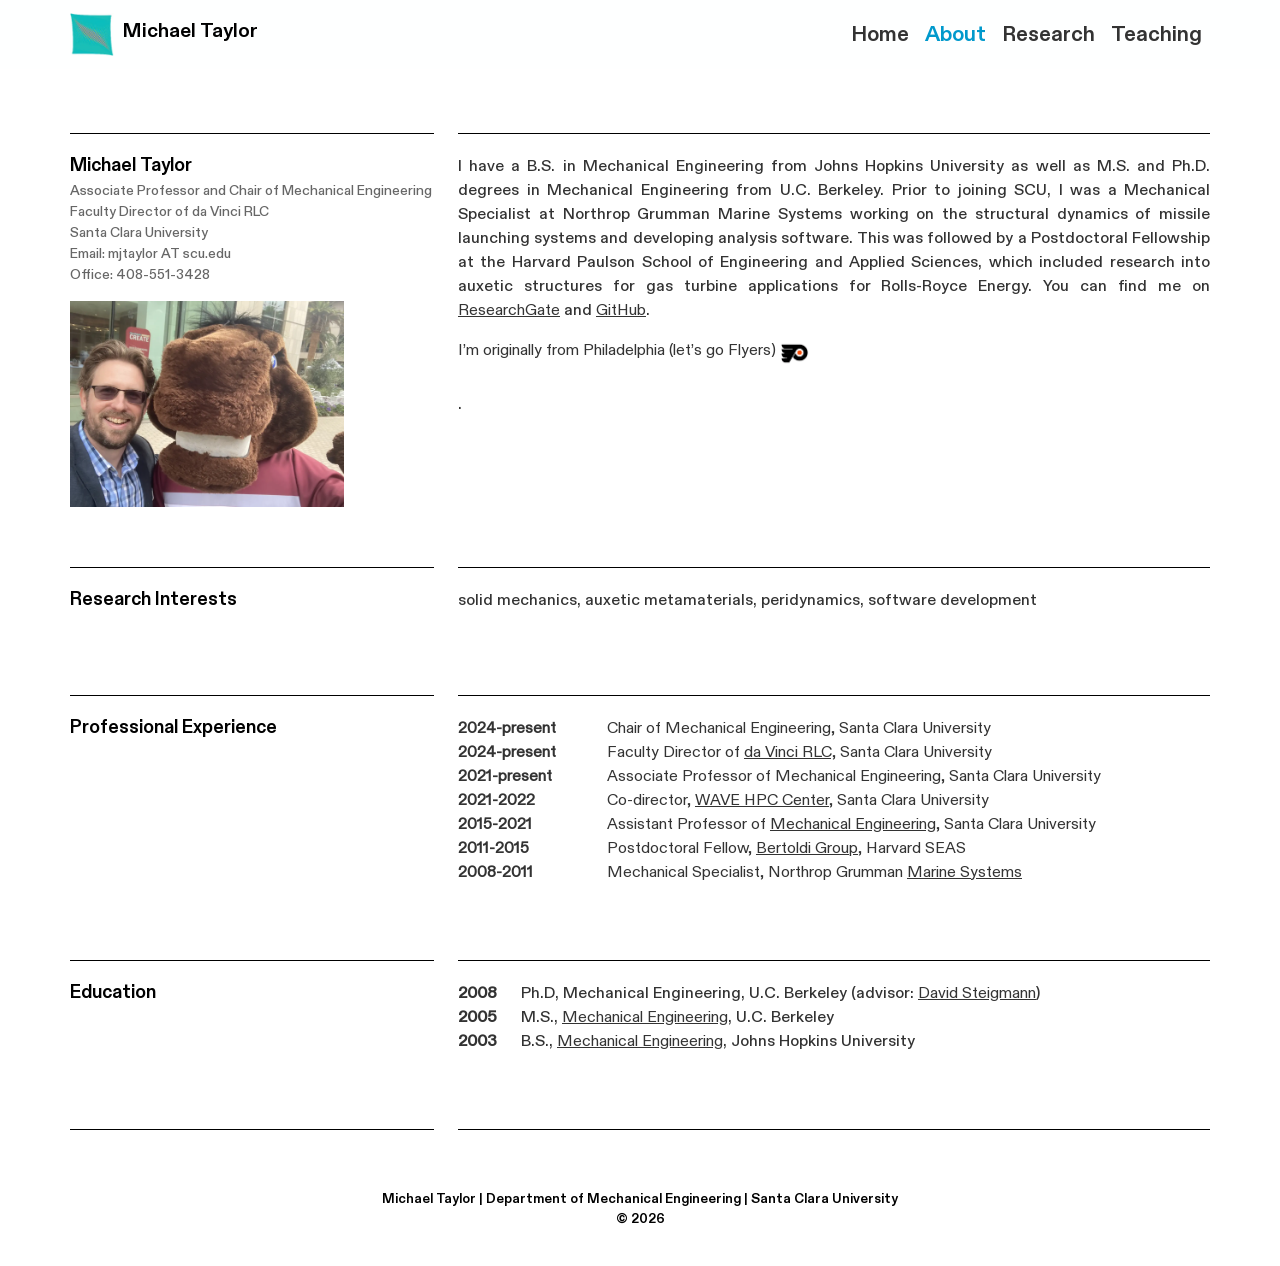
==== about/index.html @ c1999de2 "First upload of Blocs site This is a straight copy of the exported MJTaylor_SCU_Web folder generated" ====
<!doctype html>
<html lang="en">
<head>
    <meta charset="utf-8">
    <meta name="keywords" content="">
    <meta name="description" content="">
    <meta name="viewport" content="width=device-width, initial-scale=1.0, viewport-fit=cover">
	<link rel="canonical" href="https://mickjt.github.io/about/">
	<meta name="robots" content="index, follow">
    <link rel="shortcut icon" type="image/png" href="../favicon.png">
    
	<link rel="stylesheet" type="text/css" href="../css/bootstrap.min.css?9934">
	<link rel="stylesheet" type="text/css" href="../style.css?1475">
	<link rel="stylesheet" type="text/css" href="../css/animate.min.css?5008">
	
    <title>About</title>


    
<!-- Analytics -->
 
<!-- Analytics END -->
    
</head>
<body data-clean-url="true">

<!-- Preloader -->
<div id="page-loading-blocs-notifaction" class="page-preloader"></div>
<!-- Preloader END -->


<!-- Main container -->
<div class="page-container">
    
<!-- bloc-0 -->
<div class="bloc bgc-1686 l-bloc sticky-nav " id="bloc-0">
	<div class="container bloc-sm bloc-no-padding-lg">
		<div class="row">
			<div class="col">
				<nav class="navbar navbar-light row navbar-expand-md" role="navigation">
					<div class="container-fluid">
						<a class="navbar-brand img-protected link-style ltc-3036" href="../"><picture><source type="image/webp" srcset="../img/wrinkleSquare_orig.webp"><img src="../img/wrinkleSquare_orig.png" alt="logo" class="me-2" width="44" height="43"></picture>Michael Taylor</a>
						<button id="nav-toggle" type="button" class="ui-navbar-toggler navbar-toggler border-0 p-0 ms-auto" aria-expanded="false" aria-label="Toggle navigation" data-bs-toggle="collapse" data-bs-target=".navbar-31068">
							<span class="navbar-toggler-icon"><svg height="32" viewBox="0 0 32 32" width="32"><path class="svg-menu-icon" d="m2 9h28m-28 7h28m-28 7h28"></path></svg></span>
						</button>
						<div class="collapse navbar-collapse navbar-31068">
								<ul class="site-navigation nav navbar-nav ms-auto">
									<li class="nav-item">
										<a href="../" class="nav-link">Home</a>
									</li>
									<li class="nav-item">
										<a href="." data-active-page="active-page-link" class="a-btn nav-link">About</a>
									</li>
									<li class="nav-item">
										<a href="../research/" class="a-btn nav-link">Research</a>
									</li>
									<li class="nav-item">
										<a href="../teaching/" class="a-btn nav-link">Teaching</a>
									</li>
								</ul>
							</div>
					</div>
				</nav>
			</div>
		</div>
	</div>
</div>
<!-- bloc-0 END -->

<!-- - -->
<div class="bloc none l-bloc" id="-">
	<div class="container bloc-lg bloc-sm-lg">
		<div class="row">
			<div class="col-sm-4 col text-start mt-lg-4">
				<div class="divider-h divider">
				</div>
				<h5 class="mb-4 mb-lg-1 h5-style">
					<strong>Michael Taylor</strong>
				</h5>
				<p class="p-style">
					Associate Professor and Chair of Mechanical Engineering<br>Faculty Director of da Vinci RLC<br>Santa Clara University<br>Email: mjtaylor AT scu.edu<br>Office: 408-551-3428
				</p><picture><source type="image/webp" srcset="../img/lazyload-ph.png" data-srcset="../img/buckyTaylor.webp"><img src="../img/lazyload-ph.png" data-src="../img/buckyTaylor.png" class="img-fluid img-protected img-3-style float-lg-none lazyload" alt="buckyTaylor" width="274" height="206"></picture>
			</div>
			<div class="col-sm-8 col text-start mt-lg-4 offset-lg-0">
				<div class="divider-h divider">
				</div>
				<p class="text-justify p-2-style">
					I have a B.S. in Mechanical Engineering from Johns Hopkins University as well as M.S. and Ph.D. degrees in Mechanical Engineering from U.C. Berkeley. Prior to joining SCU, I was a Mechanical Specialist at Northrop Grumman Marine Systems working on the structural dynamics of missile launching systems and developing analysis software. This was followed by a Postdoctoral Fellowship at the Harvard Paulson School of Engineering and Applied Sciences, which included research into auxetic structures for gas turbine applications for Rolls-Royce Energy. You can find me on <a href="https://www.researchgate.net/profile/Michael_Taylor57" target="_blank">ResearchGate</a> and <a href="https://github.com/mickjt" target="_blank">GitHub</a>.<br>
				</p>
				<p class="mb-4">
					I’m originally from Philadelphia (let’s go Flyers)&nbsp;<picture><source type="image/webp" srcset="../img/lazyload-ph.png" data-srcset="../img/flyers.webp"><img class="img-fluid img-protected img-flye-style lazyload" src="../img/lazyload-ph.png" data-src="../img/flyers.jpg" alt="flyers" width="29" height="29"></picture>
				</p>
				<p class="text-justify p-2-style">
					.
				</p>
			</div>
		</div>
	</div>
</div>
<!-- - END -->

<!-- bloc-3 -->
<div class="bloc l-bloc" id="bloc-3">
	<div class="container bloc-lg bloc-sm-lg">
		<div class="row">
			<div class="col-sm-4 col text-start">
				<div class="divider-h divider">
				</div>
				<h5 class="mb-4 h5-style">
					<strong>Research Interests</strong>
				</h5>
			</div>
			<div class="col-sm-8 col text-start">
				<div class="divider-h divider">
				</div>
				<p class="p-2-style">
					solid mechanics, auxetic metamaterials, peridynamics, software development
				</p>
			</div>
		</div>
	</div>
</div>
<!-- bloc-3 END -->

<!-- bloc-4 -->
<div class="bloc l-bloc none" id="bloc-4">
	<div class="container bloc-lg bloc-sm-lg">
		<div class="row">
			<div class="col-sm-4 col text-start">
				<div class="divider-h divider">
				</div>
				<h5 class="mb-4 h5-style">
					<strong>Professional Experience</strong>
				</h5>
			</div>
			<div class="col-sm-8 col text-start">
				<div class="divider-h divider">
				</div>
				<p class="text-justify float-lg-end btn-resize-mode p-5-style">
					Chair of Mechanical Engineering, Santa Clara University<br>Faculty Director of <a href="https://www.scu.edu/living/residential-living-options/rlc-undergraduate-housing/" target="_blank">da Vinci RLC,</a> Santa Clara University<strong><br></strong>Associate Professor of Mechanical Engineering, Santa Clara University<br>Co-director, <a href="https://www.scu.edu/wave/" target="_blank">WAVE HPC Center</a>, Santa Clara University <br>Assistant Professor of <a href="https://www.scu.edu/engineering/academic-programs/department-of-mechanical-engineering/" target="_blank">Mechanical Engineering</a>, Santa Clara University<br>Postdoctoral Fellow, <a href="https://bertoldi.seas.harvard.edu" target="_blank">Bertoldi Group</a>, Harvard SEAS<br>Mechanical Specialist, Northrop Grumman <a href="https://www.northropgrumman.com/careers/northrop-grumman-in-sunnyvale-california/" target="_blank">Marine Systems</a>
				</p>
				<p class="text-justify float-lg-none p-bloc-4-style">
					<strong>2024-present &nbsp; &nbsp; &nbsp;</strong><br><strong>2024-present</strong>&nbsp; &nbsp; &nbsp; &nbsp;&nbsp;<strong><br></strong><strong>2021-present &nbsp; &nbsp; &nbsp; &nbsp;</strong><br><strong>2021-2022</strong>&nbsp; &nbsp; &nbsp; &nbsp; &nbsp; &nbsp; &nbsp; &nbsp;<br><strong>2015-2021</strong>&nbsp; &nbsp; &nbsp; &nbsp; &nbsp;<br><strong>2011-2015 &nbsp; &nbsp; &nbsp; &nbsp; &nbsp; &nbsp;</strong><br><strong>2008-2011 &nbsp; &nbsp; &nbsp; &nbsp; &nbsp;</strong>
				</p>
			</div>
		</div>
	</div>
</div>
<!-- bloc-4 END -->

<!-- bloc-5 -->
<div class="bloc l-bloc" id="bloc-5">
	<div class="container bloc-lg bloc-sm-lg">
		<div class="row">
			<div class="col-sm-4 col text-start">
				<div class="divider-h divider">
				</div>
				<h5 class="mb-4 h5-style">
					<strong>Education</strong>
				</h5>
			</div>
			<div class="col-sm-8 col text-start">
				<div class="divider-h divider">
				</div>
				<p class="p-2-style text-justify">
					<strong>2008</strong>&nbsp; &nbsp; &nbsp; Ph.D, Mechanical Engineering, U.C. Berkeley (advisor: <a href="https://me.berkeley.edu/people/david-steigmann/" target="_blank">David Steigmann</a>)<br><strong>2005</strong>&nbsp; &nbsp; &nbsp; M.S., <a href="https://me.berkeley.edu" target="_blank">Mechanical Engineering</a>, U.C. Berkeley<br><strong>2003</strong>&nbsp; &nbsp; &nbsp; B.S., <a href="https://me.jhu.edu" target="_blank">Mechanical Engineering</a>, Johns Hopkins University<br>
				</p>
			</div>
		</div>
	</div>
</div>
<!-- bloc-5 END -->

<!-- bloc-6 -->
<div class="bloc l-bloc" id="bloc-6">
	<div class="container bloc-lg bloc-sm-lg">
		<div class="row">
			<div class="col-sm-4 col text-start">
				<div class="divider-h divider">
				</div>
			</div>
			<div class="col-sm-8 col text-start">
				<div class="divider-h divider">
				</div>
			</div>
		</div>
	</div>
</div>
<!-- bloc-6 END -->

<!-- ScrollToTop Button -->
<button aria-label="Scroll to top button" class="bloc-button btn btn-d scrollToTop" onclick="scrollToTarget('1',this)"><svg xmlns="http://www.w3.org/2000/svg" width="22" height="22" viewBox="0 0 32 32"><path class="scroll-to-top-btn-icon" d="M30,22.656l-14-13-14,13"/></svg></button>
<!-- ScrollToTop Button END-->


<!-- bloc-6 -->
<div class="bloc l-bloc" id="bloc-6">
	<div class="container bloc-lg bloc-sm-lg">
		<div class="row">
			<div class="col-12">
				<p class="text-lg-center footer-style mx-auto d-block text-sm-center text-center">
					Michael Taylor | Department of Mechanical Engineering | Santa Clara University<br>© 2026
				</p>
			</div>
		</div>
	</div>
</div>
<!-- bloc-6 END -->

</div>
<!-- Main container END -->
    


<!-- Additional JS -->
<script src="../js/bootstrap.bundle.min.js?4881"></script>
<script src="../js/blocs.min.js?6436"></script>
<script src="../js/lazysizes.min.js" defer></script><!-- Additional JS END -->


</body>
</html>
---- style.css ----
/*-----------------------------------------------------------------------------------
	Michael Taylor Home
	About: Michael Taylor's homepage.
	Author: Michael Taylor
	Version: 1.0
	Built with Blocs
-----------------------------------------------------------------------------------*/
body{
	margin:0;
	padding:0;
    background:#FFFFFF;
    overflow-x:hidden;
    -webkit-font-smoothing: antialiased;
    -moz-osx-font-smoothing: grayscale;
}
.page-container{overflow: hidden;} /* Prevents unwanted scroll space when scroll FX used. */
a,button{transition: background .3s ease-in-out;outline: none!important;} /* Prevent blue selection glow on Chrome and Safari */
a:hover{text-decoration: none; cursor:pointer;}
.scroll-fx-lock-init{position:fixed!important;top: 0;bottom: 0;left: :0;right: 0;z-index:99999;} /* ScrollFX Lock */
.blocs-grid-container{display: grid!important;grid-template-columns: 1fr 1fr;grid-template-rows: auto auto;column-gap: 1.5rem;row-gap: 1.5rem;} /* CSS Grid */
nav .dropdown-menu .nav-link{color:rgba(0,0,0,0.6)!important;} /* Maintain Downdown Menu Link Color in Navigation */
[data-bs-theme="dark"] nav .dropdown-menu .nav-link{color:var(--bs-dropdown-link-color)!important;} /* Maintain Downdown Menu Link Color in Navigation in Darkmode */


/* Preloader */

.page-preloader{position: fixed;top: 0;bottom: 0;width: 100%;z-index:100000;background:#FFFFFF url("img/pageload-spinner.gif") no-repeat center center;animation-name: preloader-fade;animation-delay: 2s;animation-duration: 0.5s;animation-fill-mode: both;}
.preloader-complete{animation-delay:0.1s;}
@keyframes preloader-fade {0% {opacity: 1;visibility: visible;}100% {opacity: 0;visibility: hidden;}}

/* = Web Fonts
-------------------------------------------------------------- */

@font-face {
	font-family:'OlympicSans-Bold';
	src: url('./fonts/OlympicSans-Bold/OlympicSans-Bold.woff2');
	src: url('./fonts/OlympicSans-Bold/OlympicSans-Bold.woff2') format('woff2'),
	url('./fonts/OlympicSans-Bold/OlympicSans-Bold.woff') format('woff'),
	url('./fonts/OlympicSans-Bold/OlympicSans-Bold.eot?#iefix') format('embedded-opentype'),
	url('./fonts/OlympicSans-Bold/OlympicSans-Bold.ttf') format('truetype');
	font-weight: normal;
	font-style: normal;
	font-display:swap;
}

@font-face {
	font-family:'OlympicSans';
	src: url('./fonts/OlympicSans/OlympicSans.woff2');
	src: url('./fonts/OlympicSans/OlympicSans.woff2') format('woff2'),
	url('./fonts/OlympicSans/OlympicSans.woff') format('woff'),
	url('./fonts/OlympicSans/OlympicSans.eot?#iefix') format('embedded-opentype'),
	url('./fonts/OlympicSans/OlympicSans.ttf') format('truetype');
	font-weight: normal;
	font-style: normal;
	font-display:swap;
}

@font-face {
	font-family:'OlympicSans-Medium';
	src: url('./fonts/OlympicSans-Medium/OlympicSans-Medium.woff2');
	src: url('./fonts/OlympicSans-Medium/OlympicSans-Medium.woff2') format('woff2'),
	url('./fonts/OlympicSans-Medium/OlympicSans-Medium.woff') format('woff'),
	url('./fonts/OlympicSans-Medium/OlympicSans-Medium.eot?#iefix') format('embedded-opentype'),
	url('./fonts/OlympicSans-Medium/OlympicSans-Medium.ttf') format('truetype');
	font-weight: normal;
	font-style: normal;
	font-display:swap;
}

/* = Blocs
-------------------------------------------------------------- */

.bloc{
	width:100%;
	clear:both;
	background: 50% 50% no-repeat;
	padding:0 20px;
	-webkit-background-size: cover;
	-moz-background-size: cover;
	-o-background-size: cover;
	background-size: cover;
	position:relative;
	display:flex;
}
.bloc .container{
	padding-left:0;
	padding-right:0;
	position:relative;
}


/* Sizes */

.bloc-lg{
	padding:100px 20px;
}
.bloc-sm{
	padding:20px;
}


/* Dark theme */

.d-bloc{
	color:rgba(255,255,255,.7);
}
.d-bloc button:hover{
	color:rgba(255,255,255,.9);
}
.d-bloc .icon-round,.d-bloc .icon-square,.d-bloc .icon-rounded,.d-bloc .icon-semi-rounded-a,.d-bloc .icon-semi-rounded-b{
	border-color:rgba(255,255,255,.9);
}
.d-bloc .divider-h span{
	border-color:rgba(255,255,255,.2);
}
.d-bloc .a-btn,.d-bloc .navbar a, .d-bloc a .icon-sm, .d-bloc a .icon-md, .d-bloc a .icon-lg, .d-bloc a .icon-xl, .d-bloc h1 a, .d-bloc h2 a, .d-bloc h3 a, .d-bloc h4 a, .d-bloc h5 a, .d-bloc h6 a, .d-bloc p a{
	color:rgba(255,255,255,.6);
}
.d-bloc .a-btn:hover,.d-bloc .navbar a:hover,.d-bloc a:hover .icon-sm, .d-bloc a:hover .icon-md, .d-bloc a:hover .icon-lg, .d-bloc a:hover .icon-xl, .d-bloc h1 a:hover, .d-bloc h2 a:hover, .d-bloc h3 a:hover, .d-bloc h4 a:hover, .d-bloc h5 a:hover, .d-bloc h6 a:hover, .d-bloc p a:hover{
	color:rgba(255,255,255,1);
}
.d-bloc .navbar-toggle .icon-bar{
	background:rgba(255,255,255,1);
}
.d-bloc .btn-wire,.d-bloc .btn-wire:hover{
	color:rgba(255,255,255,1);
	border-color:rgba(255,255,255,1);
}
.d-bloc .card{
	color:rgba(0,0,0,.5);
}
.d-bloc .card button:hover{
	color:rgba(0,0,0,.7);
}
.d-bloc .card icon{
	border-color:rgba(0,0,0,.7);
}
.d-bloc .card .divider-h span{
	border-color:rgba(0,0,0,.1);
}
.d-bloc .card .a-btn{
	color:rgba(0,0,0,.6);
}
.d-bloc .card .a-btn:hover{
	color:rgba(0,0,0,1);
}
.d-bloc .card .btn-wire, .d-bloc .card .btn-wire:hover{
	color:rgba(0,0,0,.7);
	border-color:rgba(0,0,0,.3);
}


/* Light theme */

.d-bloc .card,.l-bloc{
	color:rgba(0,0,0,.5);
}
.d-bloc .card button:hover,.l-bloc button:hover{
	color:rgba(0,0,0,.7);
}
.l-bloc .icon-round,.l-bloc .icon-square,.l-bloc .icon-rounded,.l-bloc .icon-semi-rounded-a,.l-bloc .icon-semi-rounded-b{
	border-color:rgba(0,0,0,.7);
}
.d-bloc .card .divider-h span,.l-bloc .divider-h span{
	border-color:rgba(0,0,0,.1);
}
.d-bloc .card .a-btn,.l-bloc .a-btn,.l-bloc .navbar a,.l-bloc a .icon-sm, .l-bloc a .icon-md, .l-bloc a .icon-lg, .l-bloc a .icon-xl, .l-bloc h1 a, .l-bloc h2 a, .l-bloc h3 a, .l-bloc h4 a, .l-bloc h5 a, .l-bloc h6 a, .l-bloc p a{
	color:rgba(0,0,0,.6);
}
.d-bloc .card .a-btn:hover,.l-bloc .a-btn:hover,.l-bloc .navbar a:hover, .l-bloc a:hover .icon-sm, .l-bloc a:hover .icon-md, .l-bloc a:hover .icon-lg, .l-bloc a:hover .icon-xl, .l-bloc h1 a:hover, .l-bloc h2 a:hover, .l-bloc h3 a:hover, .l-bloc h4 a:hover, .l-bloc h5 a:hover, .l-bloc h6 a:hover, .l-bloc p a:hover{
	color:rgba(0,0,0,1);
}
.l-bloc .navbar-toggle .icon-bar{
	color:rgba(0,0,0,.6);
}
.d-bloc .card .btn-wire,.d-bloc .card .btn-wire:hover,.l-bloc .btn-wire,.l-bloc .btn-wire:hover{
	color:rgba(0,0,0,.7);
	border-color:rgba(0,0,0,.3);
}


/* = NavBar
-------------------------------------------------------------- */

/* = Sticky Nav
-------------------------------------------------------------- */

.sticky-nav.sticky{
	position:fixed;
	top:0;
	z-index:1000;
	box-shadow:0 1px 2px rgba(0,0,0,.3);
	 transition: all .2s ease-out;
}
/* Navbar Icon */
.svg-menu-icon{
	fill: none;
	stroke: rgba(0,0,0,0.5);
	stroke-width: 2px;
	fill-rule: evenodd;
}
.navbar-dark .svg-menu-icon{
	stroke: rgba(255,255,255,0.5);
}
.menu-icon-thin-bars{
	stroke-width: 1px;
}
.menu-icon-thick-bars{
	stroke-width: 5px;
}
.menu-icon-rounded-bars{
	stroke-width: 3px;
	stroke-linecap: round;
}
.menu-icon-filled{
	fill: rgba(0,0,0,0.5);
	stroke-width: 0px;
}
.navbar-dark .menu-icon-filled{
	fill: rgba(255,255,255,0.5);
}
.navbar-toggler-icon{
	background: none!important;
	pointer-events: none;
	width: 33px;
	height: 33px;
}
/* Handle Multi Level Navigation */
.dropdown-menu .dropdown-menu{
	border:none}
@media (min-width:576px){
	
.navbar-expand-sm .dropdown-menu .dropdown-menu{
	border:1px solid rgba(0,0,0,.15);
	position:absolute;
	left:100%;
	top:-7px}.navbar-expand-sm .dropdown-menu .submenu-left{
	right:100%;
	left:auto}}@media (min-width:768px){
	.navbar-expand-md .dropdown-menu .dropdown-menu{
	border:1px solid rgba(0,0,0,.15);
	border:1px solid rgba(0,0,0,.15);
	position:absolute;
	left:100%;
	top:-7px}.navbar-expand-md .dropdown-menu .submenu-left{
	right:100%;
	left:auto}}@media (min-width:992px){
	.navbar-expand-lg .dropdown-menu .dropdown-menu{
	border:1px solid rgba(0,0,0,.15);
	position:absolute;
	left:100%;
	top:-7px}.navbar-expand-lg .dropdown-menu .submenu-left{
	right:100%;
	left:auto}
}
/* = Bric adjustment margins
-------------------------------------------------------------- */

.mg-md{
	margin-top:10px;
	margin-bottom:20px;
}

/* = Buttons
-------------------------------------------------------------- */

.btn-d,.btn-d:hover,.btn-d:focus{
	color:#FFF;
	background:rgba(0,0,0,.3);
}

/* Prevent ugly blue glow on chrome and safari */
button{
	outline: none!important;
}




.text-justify{
	text-align: justify;
}


.card-sq, .card-sq .card-header, .card-sq .card-footer{
	border-radius:0;
}
.card-rd{
	border-radius:30px;
}
.card-rd .card-header{
	border-radius:29px 29px 0 0;
}
.card-rd .card-footer{
	border-radius:0 0 29px 29px;
}
/* = Masonary
-------------------------------------------------------------- */
.card-columns .card {
	margin-bottom: 0.75rem;
}
@media (min-width: 576px) {
	.card-columns {
	-webkit-column-count: 3;
	-moz-column-count: 3;
	column-count: 3;
	-webkit-column-gap: 1.25rem;
	-moz-column-gap: 1.25rem;
	column-gap: 1.25rem;
	orphans: 1;
	widows: 1;
}
.card-columns .card {
	display: inline-block;
	width: 100%;
}
}
/* = Classic Dividers
-------------------------------------------------------------- */
.divider-h{
	min-height: 1px;
	background-color:rgba(0,0,0,.2);
	margin: 20px 0;
}
.divider-half{
	width: 50%;
}
.dropdown-menu .divider-h{
	margin:0;
}




/* ScrollToTop button */

.scrollToTop{
	width:36px;
	height:36px;
	padding:5px;
	position:fixed;
	bottom:20px;
	right:20px;
	opacity:0;
	z-index:999;
	transition: all .3s ease-in-out;
	pointer-events:none;
}
.showScrollTop{
	opacity: 1;
	pointer-events:all;
}
.scroll-to-top-btn-icon{
	fill: none;
	stroke: #fff;
	stroke-width: 2px;
	fill-rule: evenodd;
	stroke-linecap:round;
}

/* = Custom Styling
-------------------------------------------------------------- */

h1,h2,h3,h4,h5,h6,p,label,.btn,a{
	font-family:"OlympicSans";
	color:#333333!important;
}
.container{
	max-width:1140px;
}
.divider{
	background-color:#000000;
}
.h5-style{
	font-family:"OlympicSans-Bold";
	text-align:left;
	color:#000000!important;
	font-size:14pt;
}
.p-style{
	font-family:"OlympicSans-Medium";
	color:rgba(0,0,0,0.60)!important;
	font-size:14px;
}
.p-2-style{
	font-family:"OlympicSans-Medium";
	text-align:justify;
	color:#333333!important;
	width:100%;
}
.page-bg{
	background-image:url("img/Arrows_crop.png");
	background-image: -webkit-image-set(url("img/Arrows_crop.webp") 1x,
url("img/Arrows_crop.webp") 2x);background-image: image-set(url("img/Arrows_crop.png") 1x,
url("img/Arrows_crop.png") 2x,url("img/Arrows_crop.webp") 1x,
url("img/Arrows_crop.webp") 2x);
	background-size:100% auto;
	background-repeat:no-repeat;
	background-position:center center;
}
.about-bg{
	background-color:#6699CC;
	background-blend-mode:normal;
}
.h1-style{
	font-family:"OlympicSans-Bold";
	color:#000000!important;
	font-size:50pt;
}
.p-3-style{
	font-family:"OlympicSans";
	color:#000000!important;
	font-size:14pt;
}
.navbar-nav li a{
	font-family:"OlympicSans-Bold";
	font-size:16pt;
}
.navbar-nav li a:hover{
	color:#99FF00!important;
}
.navbar-nav li a:active{
	color:#99FF00!important;
}
.navbar-nav li a:focus{
	color:#99FF00!important;
}
.active-page-link{
	font-family:"OlympicSans-Bold";
	color:#0099CC!important;
	text-decoration:none;
}
.footer-style{
	font-family:"OlympicSans-Bold";
	color:#000000!important;
	font-size:10pt;
}
.bloc-divider-t-fill{
	fill:#006699;
}
.bloc-fill{
	fill:#669933;
}
.link-style{
	font-family:"OlympicSans-Bold";
}
.img-teachi-style{
	width:384px;
	border-radius:0px 0px 0px 0px;
}
.img-bloc-7-style{
	width:582px;
}
.img-style{
	width:299px;
}
.img-vprtayl-style{
	width:493px;
}
.img-bloc-8-style{
	width:252px;
}
.img-bloc-9-style{
	width:568px;
}
.img-bloc-11-style{
	width:511px;
}
.p---style{
	width:100%;
}
.img---style{
	border-radius:0px 0px 0px 0px;
	width:40px;
}
.row-style{
	width:66.76%;
}
.navbar-brand img{
	width:44px;
}
.img-pdlipidruptu-style{
	width:261px;
}
.img-3-style{
	width:274px;
	border-radius:0px 0px 0px 0px;
}
.bloc-bg-img{
	height:1000px;
	background-image:url("img/arrowsWelcome.png");
	background-image: -webkit-image-set(url("img/arrowsWelcome.webp") 1x,
url("img/arrowsWelcome.webp") 2x);background-image: image-set(url("img/arrowsWelcome.png") 1x,
url("img/arrowsWelcome.png") 2x,url("img/arrowsWelcome.webp") 1x,
url("img/arrowsWelcome.webp") 2x);
}
.p-bloc-4-style{
	width:23.67%;
}
.p-5-style{
	font-size:16px;
	width:80.19%;
}
.img-flye-style{
	width:29px;
}

/* = Colour
-------------------------------------------------------------- */

/* Swatch Variables */
:root{
	
	--swatch-var-3036:#000000;
	
	--swatch-var-1686:#FEFFFF;
	
}


/* Background colour styles */

.bgc-1686{
	background-color:var(--swatch-var-1686);
}

/* Link colour styles */

.ltc-3036{
	color:var(--swatch-var-3036)!important;
}
.ltc-3036:hover{
	color:#000000!important;
}

/* Bloc image backgrounds */




/* = Bloc Padding Multi Breakpoint
-------------------------------------------------------------- */

@media (min-width: 576px) {
    .bloc-xxl-sm{padding:200px 20px;}
    .bloc-xl-sm{padding:150px 20px;}
    .bloc-lg-sm{padding:100px 20px;}
    .bloc-md-sm{padding:50px 20px;}
    .bloc-sm-sm{padding:20px;}
    .bloc-no-padding-sm{padding:0 20px;}
}
@media (min-width: 768px) {
    .bloc-xxl-md{padding:200px 20px;}
    .bloc-xl-md{padding:150px 20px;}
    .bloc-lg-md{padding:100px 20px;}
    .bloc-md-md{padding:50px 20px;}
    .bloc-sm-md{padding:20px 20px;}
    .bloc-no-padding-md{padding:0 20px;}
}
@media (min-width: 992px) {
    .bloc-xxl-lg{padding:200px 20px;}
    .bloc-xl-lg{padding:150px 20px;}
    .bloc-lg-lg{padding:100px 20px;}
    .bloc-md-lg{padding:50px 20px;}
    .bloc-sm-lg{padding:20px;}
    .bloc-no-padding-lg{padding:0 20px;}
}


/* = Mobile adjustments 
-------------------------------------------------------------- */
@media (max-width: 1024px)
{
    .bloc.full-width-bloc, .bloc-tile-2.full-width-bloc .container, .bloc-tile-3.full-width-bloc .container, .bloc-tile-4.full-width-bloc .container{
        padding-left: 0; 
        padding-right: 0;  
    }
}
@media (max-width: 991px)
{
    .container{width:100%;}
    .bloc{padding-left: constant(safe-area-inset-left);padding-right: constant(safe-area-inset-right);} /* iPhone X Notch Support*/
    .bloc-group, .bloc-group .bloc{display:block;width:100%;}
}
@media (max-width: 767px)
{
    .bloc-tile-2 .container, .bloc-tile-3 .container, .bloc-tile-4 .container{
        padding-left:0;padding-right:0;
    }
    .btn-dwn{
       display:none; 
    }
    .voffset{
        margin-top:5px;
    }
    .voffset-md{
        margin-top:20px;
    }
    .voffset-lg{
        margin-top:30px;
    }
    form{
        padding:5px;
    }
    .close-lightbox{
        display:inline-block;
    }
    .blocsapp-device-iphone5{
	   background-size: 216px 425px;
	   padding-top:60px;
	   width:216px;
	   height:425px;
    }
    .blocsapp-device-iphone5 img{
	   width: 180px;
	   height: 320px;
    }
}

@media (max-width: 991px){
	.page-bg{
		background-size:100% 100%;
	}
	div[class^="col-"], div[class*=" col-"]{
		margin-top: 30px;
		margin-bottom: 30px;
	}
	.full-width-bloc div[class^="col-"], .full-width-bloc div[class*=" col-"]{
		margin-top: 0;
		margin-bottom: 0;
	}
	
}

@media (max-width: 767px){
	.page-bg{
		background-size:cover;
	}
	
}
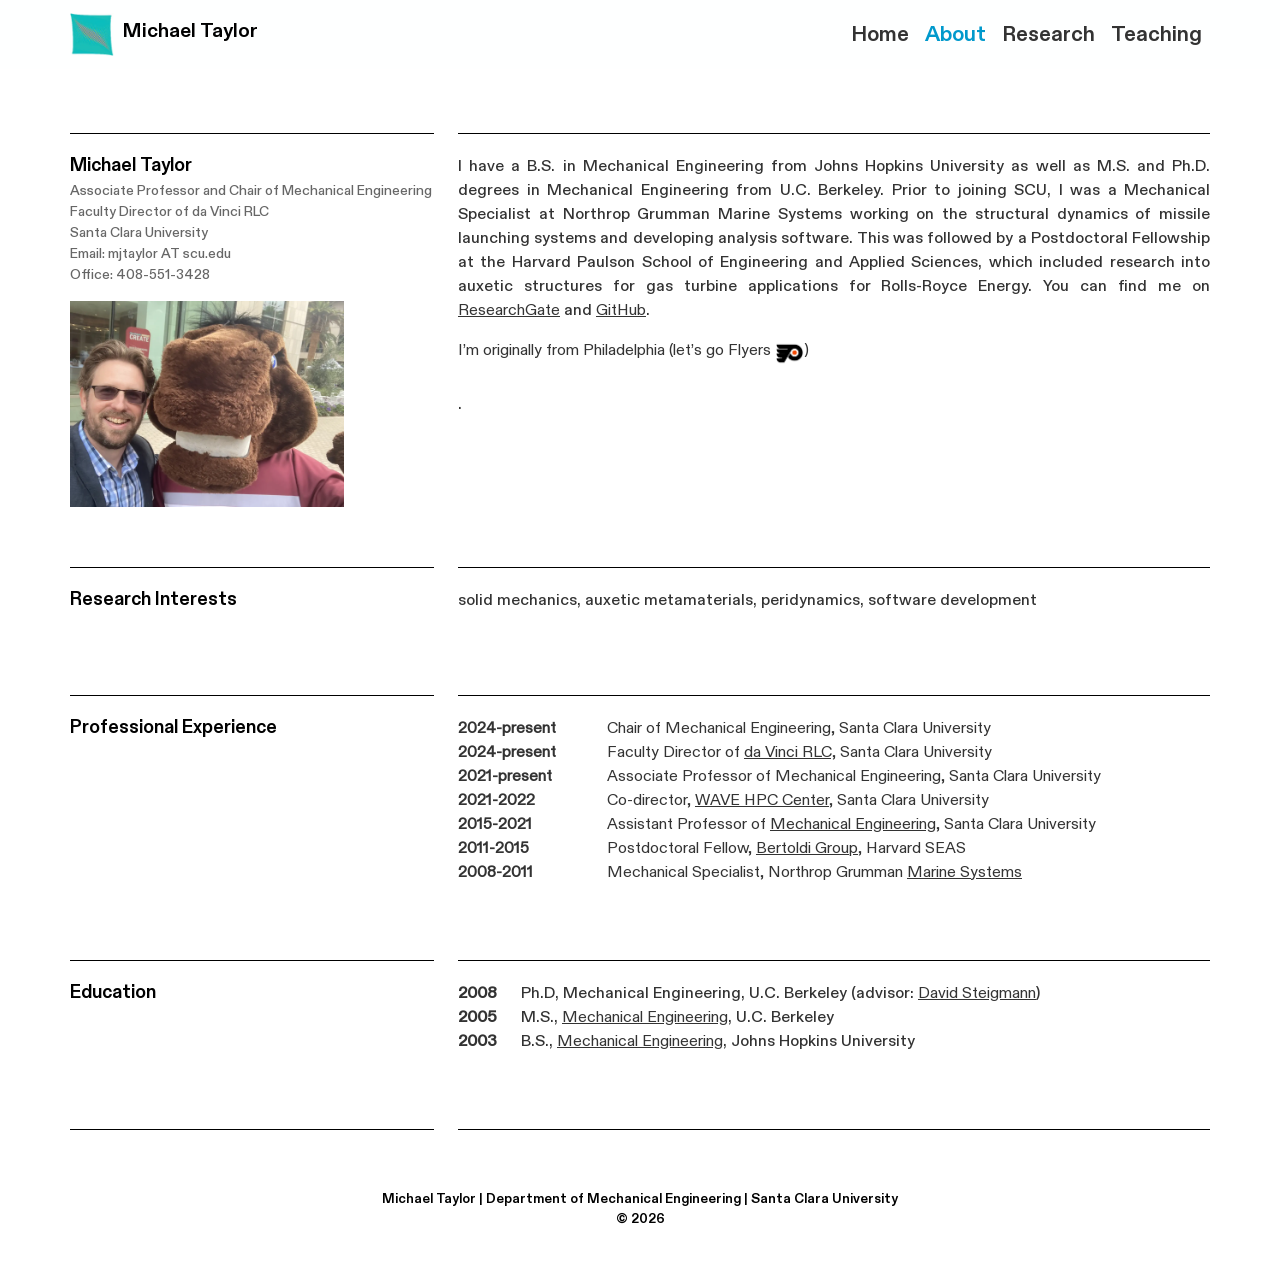
==== commit b9e6e561: "Link fix, minor formatting Fixed the link to da Vinci RLC, made some minor edits." ====
--- a/about/index.html
+++ b/about/index.html
@@ -9,9 +9,9 @@
 	<meta name="robots" content="index, follow">
     <link rel="shortcut icon" type="image/png" href="../favicon.png">
     
-	<link rel="stylesheet" type="text/css" href="../css/bootstrap.min.css?9934">
-	<link rel="stylesheet" type="text/css" href="../style.css?1475">
-	<link rel="stylesheet" type="text/css" href="../css/animate.min.css?5008">
+	<link rel="stylesheet" type="text/css" href="../css/bootstrap.min.css?5190">
+	<link rel="stylesheet" type="text/css" href="../style.css?2512">
+	<link rel="stylesheet" type="text/css" href="../css/animate.min.css?784">
 	
     <title>About</title>
 
@@ -88,7 +88,7 @@
 					I have a B.S. in Mechanical Engineering from Johns Hopkins University as well as M.S. and Ph.D. degrees in Mechanical Engineering from U.C. Berkeley. Prior to joining SCU, I was a Mechanical Specialist at Northrop Grumman Marine Systems working on the structural dynamics of missile launching systems and developing analysis software. This was followed by a Postdoctoral Fellowship at the Harvard Paulson School of Engineering and Applied Sciences, which included research into auxetic structures for gas turbine applications for Rolls-Royce Energy. You can find me on <a href="https://www.researchgate.net/profile/Michael_Taylor57" target="_blank">ResearchGate</a> and <a href="https://github.com/mickjt" target="_blank">GitHub</a>.<br>
 				</p>
 				<p class="mb-4">
-					I’m originally from Philadelphia (let’s go Flyers)&nbsp;<picture><source type="image/webp" srcset="../img/lazyload-ph.png" data-srcset="../img/flyers.webp"><img class="img-fluid img-protected img-flye-style lazyload" src="../img/lazyload-ph.png" data-src="../img/flyers.jpg" alt="flyers" width="29" height="29"></picture>
+					I’m originally from Philadelphia (let’s go Flyers&nbsp;<picture><source type="image/webp" srcset="../img/lazyload-ph.png" data-srcset="../img/flyers.webp"><img class="img-fluid img-protected img-flye-style lazyload" src="../img/lazyload-ph.png" data-src="../img/flyers.jpg" alt="flyers" width="29" height="29"></picture>)
 				</p>
 				<p class="text-justify p-2-style">
 					.
@@ -137,7 +137,7 @@
 				<div class="divider-h divider">
 				</div>
 				<p class="text-justify float-lg-end btn-resize-mode p-5-style">
-					Chair of Mechanical Engineering, Santa Clara University<br>Faculty Director of <a href="https://www.scu.edu/living/residential-living-options/rlc-undergraduate-housing/" target="_blank">da Vinci RLC,</a> Santa Clara University<strong><br></strong>Associate Professor of Mechanical Engineering, Santa Clara University<br>Co-director, <a href="https://www.scu.edu/wave/" target="_blank">WAVE HPC Center</a>, Santa Clara University <br>Assistant Professor of <a href="https://www.scu.edu/engineering/academic-programs/department-of-mechanical-engineering/" target="_blank">Mechanical Engineering</a>, Santa Clara University<br>Postdoctoral Fellow, <a href="https://bertoldi.seas.harvard.edu" target="_blank">Bertoldi Group</a>, Harvard SEAS<br>Mechanical Specialist, Northrop Grumman <a href="https://www.northropgrumman.com/careers/northrop-grumman-in-sunnyvale-california/" target="_blank">Marine Systems</a>
+					Chair of Mechanical Engineering, Santa Clara University<br>Faculty Director of <a href="https://www.scu.edu/living/discover/fysy/casa/" target="_blank">da Vinci RLC,</a> Santa Clara University<strong><br></strong>Associate Professor of Mechanical Engineering, Santa Clara University<br>Co-director, <a href="https://www.scu.edu/wave/" target="_blank">WAVE HPC Center</a>, Santa Clara University <br>Assistant Professor of <a href="https://www.scu.edu/engineering/academic-programs/department-of-mechanical-engineering/" target="_blank">Mechanical Engineering</a>, Santa Clara University<br>Postdoctoral Fellow, <a href="https://bertoldi.seas.harvard.edu" target="_blank">Bertoldi Group</a>, Harvard SEAS<br>Mechanical Specialist, Northrop Grumman <a href="https://www.northropgrumman.com/careers/northrop-grumman-in-sunnyvale-california/" target="_blank">Marine Systems</a>
 				</p>
 				<p class="text-justify float-lg-none p-bloc-4-style">
 					<strong>2024-present &nbsp; &nbsp; &nbsp;</strong><br><strong>2024-present</strong>&nbsp; &nbsp; &nbsp; &nbsp;&nbsp;<strong><br></strong><strong>2021-present &nbsp; &nbsp; &nbsp; &nbsp;</strong><br><strong>2021-2022</strong>&nbsp; &nbsp; &nbsp; &nbsp; &nbsp; &nbsp; &nbsp; &nbsp;<br><strong>2015-2021</strong>&nbsp; &nbsp; &nbsp; &nbsp; &nbsp;<br><strong>2011-2015 &nbsp; &nbsp; &nbsp; &nbsp; &nbsp; &nbsp;</strong><br><strong>2008-2011 &nbsp; &nbsp; &nbsp; &nbsp; &nbsp;</strong>
@@ -213,8 +213,8 @@
 
 
 <!-- Additional JS -->
-<script src="../js/bootstrap.bundle.min.js?4881"></script>
-<script src="../js/blocs.min.js?6436"></script>
+<script src="../js/bootstrap.bundle.min.js?8509"></script>
+<script src="../js/blocs.min.js?810"></script>
 <script src="../js/lazysizes.min.js" defer></script><!-- Additional JS END -->
 
 
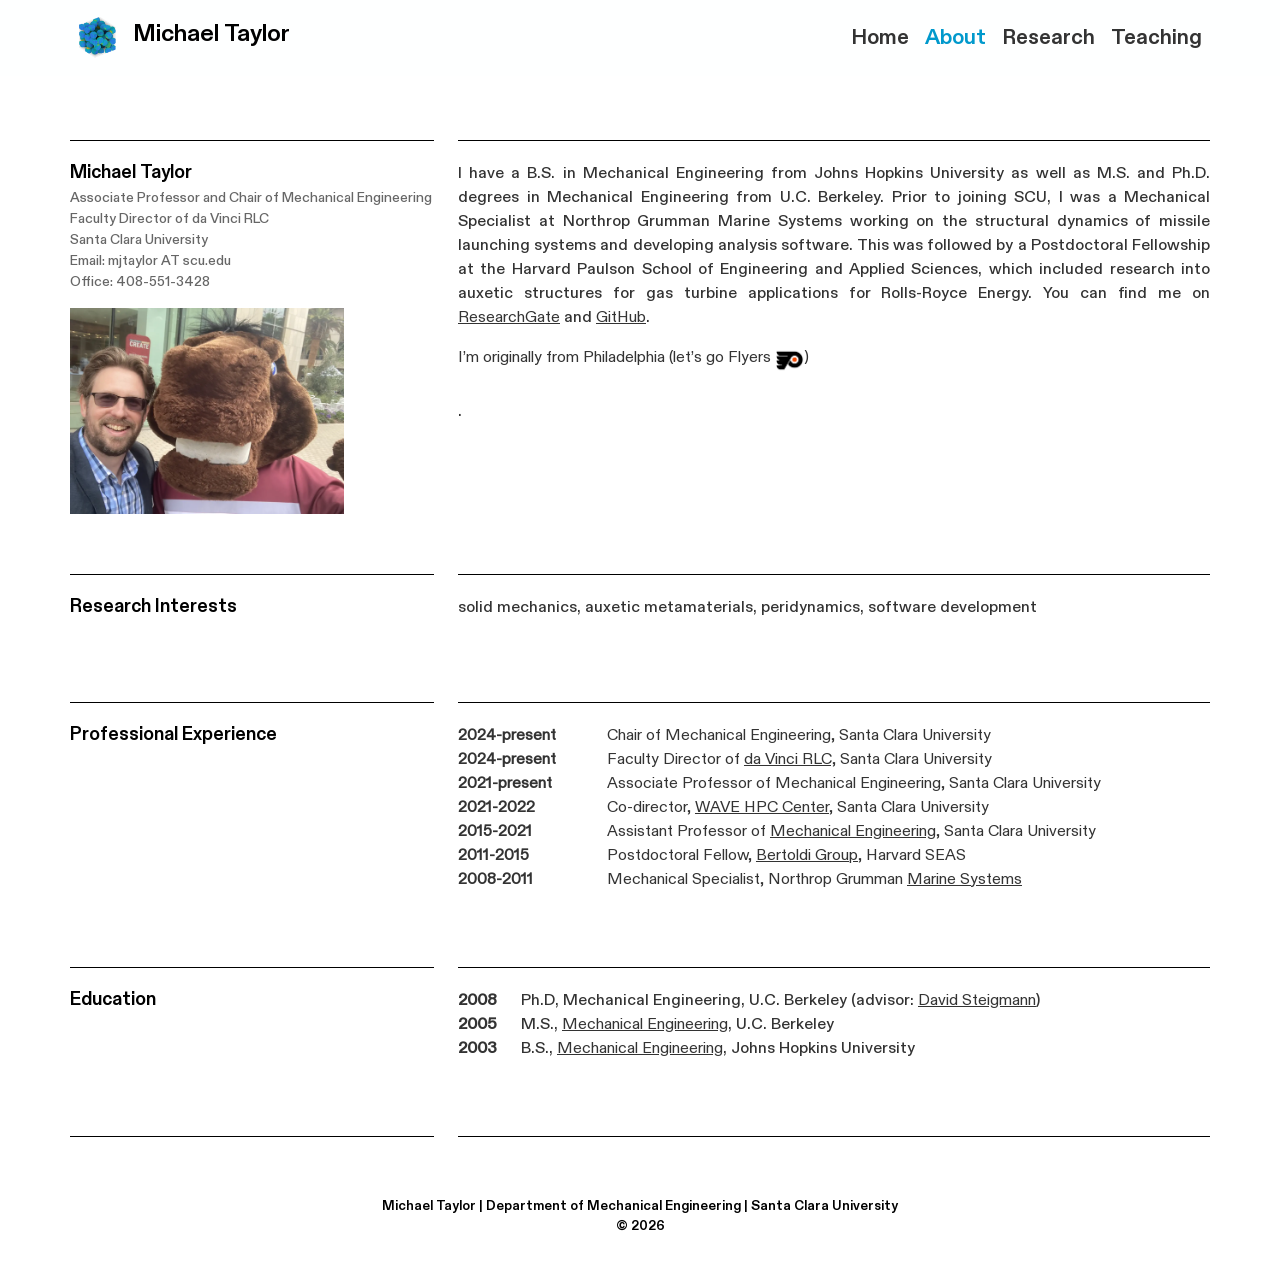
==== commit 6e370963: "Changed homepage icon Changed the homepage icon to particles in a box." ====
--- a/about/index.html
+++ b/about/index.html
@@ -9,9 +9,9 @@
 	<meta name="robots" content="index, follow">
     <link rel="shortcut icon" type="image/png" href="../favicon.png">
     
-	<link rel="stylesheet" type="text/css" href="../css/bootstrap.min.css?5190">
-	<link rel="stylesheet" type="text/css" href="../style.css?2512">
-	<link rel="stylesheet" type="text/css" href="../css/animate.min.css?784">
+	<link rel="stylesheet" type="text/css" href="../css/bootstrap.min.css?4388">
+	<link rel="stylesheet" type="text/css" href="../style.css?7234">
+	<link rel="stylesheet" type="text/css" href="../css/animate.min.css?3560">
 	
     <title>About</title>
 
@@ -39,7 +39,7 @@
 			<div class="col">
 				<nav class="navbar navbar-light row navbar-expand-md" role="navigation">
 					<div class="container-fluid">
-						<a class="navbar-brand img-protected link-style ltc-3036" href="../"><picture><source type="image/webp" srcset="../img/wrinkleSquare_orig.webp"><img src="../img/wrinkleSquare_orig.png" alt="logo" class="me-2" width="44" height="43"></picture>Michael Taylor</a>
+						<a class="navbar-brand img-protected link-style ltc-3036" href="../"><picture><source type="image/webp" srcset="../img/particles.webp"><img src="../img/particles.png" alt="logo" class="me-2" width="55" height="50"></picture>Michael Taylor</a>
 						<button id="nav-toggle" type="button" class="ui-navbar-toggler navbar-toggler border-0 p-0 ms-auto" aria-expanded="false" aria-label="Toggle navigation" data-bs-toggle="collapse" data-bs-target=".navbar-31068">
 							<span class="navbar-toggler-icon"><svg height="32" viewBox="0 0 32 32" width="32"><path class="svg-menu-icon" d="m2 9h28m-28 7h28m-28 7h28"></path></svg></span>
 						</button>
@@ -213,8 +213,8 @@
 
 
 <!-- Additional JS -->
-<script src="../js/bootstrap.bundle.min.js?8509"></script>
-<script src="../js/blocs.min.js?810"></script>
+<script src="../js/bootstrap.bundle.min.js?69"></script>
+<script src="../js/blocs.min.js?7902"></script>
 <script src="../js/lazysizes.min.js" defer></script><!-- Additional JS END -->
 
 
--- a/style.css
+++ b/style.css
@@ -443,6 +443,8 @@
 }
 .link-style{
 	font-family:"OlympicSans-Bold";
+	line-height:5pt;
+	font-size:18pt;
 }
 .img-teachi-style{
 	width:384px;
@@ -477,7 +479,7 @@
 	width:66.76%;
 }
 .navbar-brand img{
-	width:44px;
+	width:55px;
 }
 .img-pdlipidruptu-style{
 	width:261px;
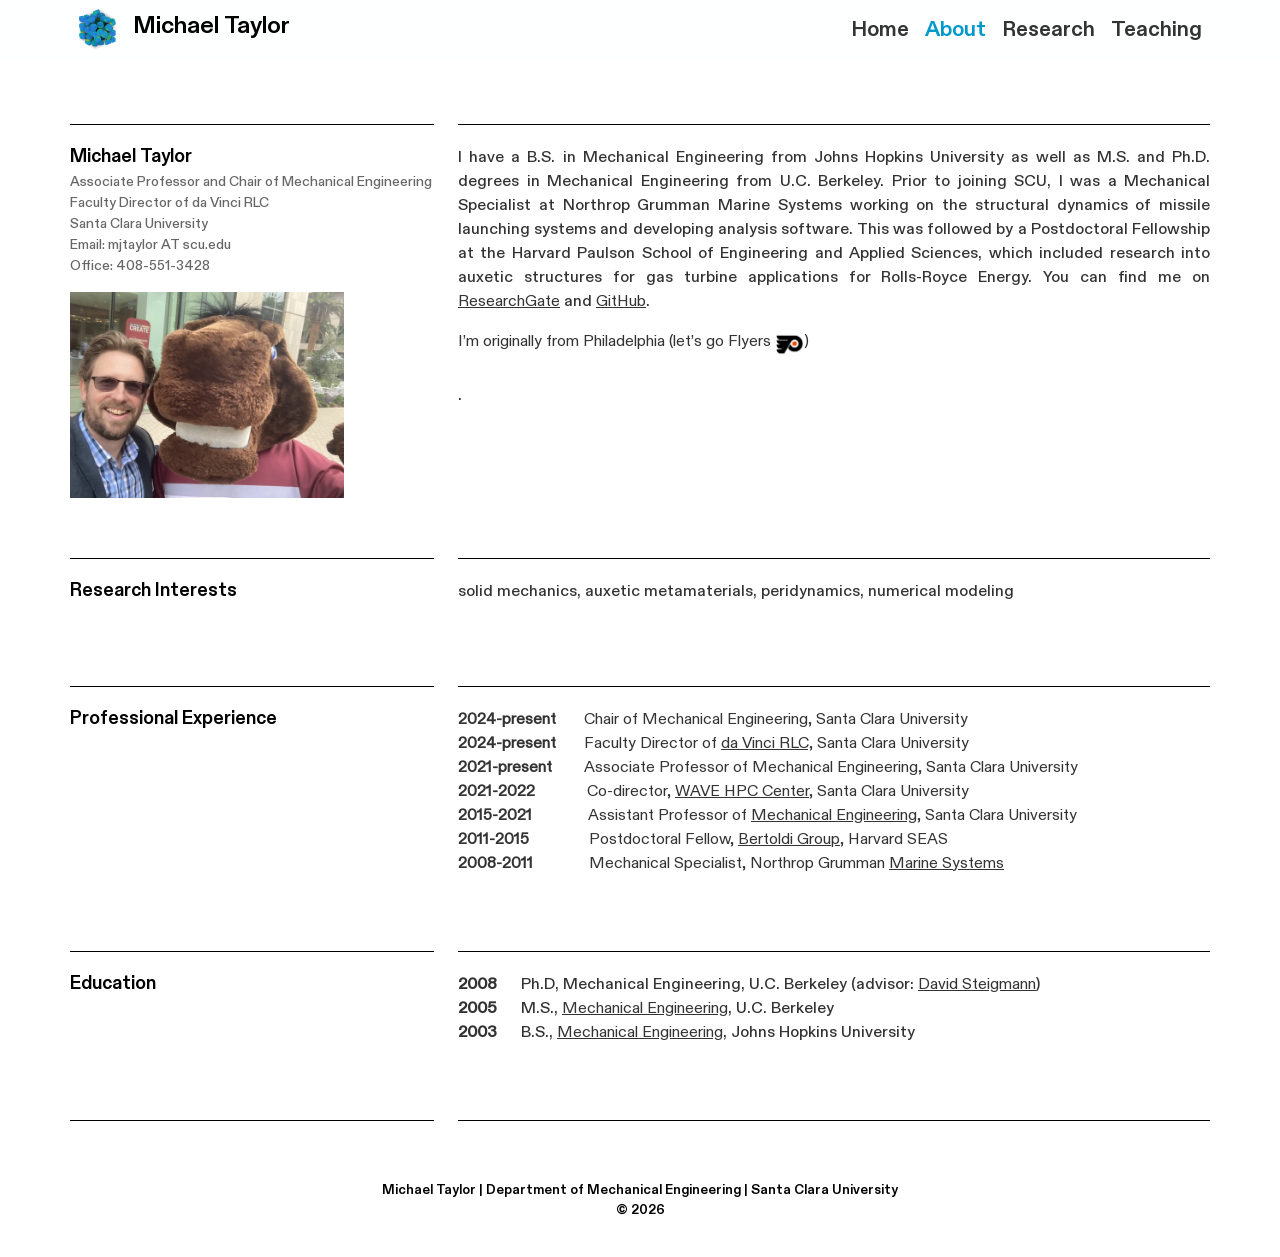
==== commit 325a07e5: "Reduce title bar height, changed teaching photo Reduced the height of the top menu bar, changed the " ====
--- a/about/index.html
+++ b/about/index.html
@@ -9,9 +9,9 @@
 	<meta name="robots" content="index, follow">
     <link rel="shortcut icon" type="image/png" href="../favicon.png">
     
-	<link rel="stylesheet" type="text/css" href="../css/bootstrap.min.css?4388">
-	<link rel="stylesheet" type="text/css" href="../style.css?7234">
-	<link rel="stylesheet" type="text/css" href="../css/animate.min.css?3560">
+	<link rel="stylesheet" type="text/css" href="../css/bootstrap.min.css?3973">
+	<link rel="stylesheet" type="text/css" href="../style.css?5720">
+	<link rel="stylesheet" type="text/css" href="../css/animate.min.css?4817">
 	
     <title>About</title>
 
@@ -37,7 +37,7 @@
 	<div class="container bloc-sm bloc-no-padding-lg">
 		<div class="row">
 			<div class="col">
-				<nav class="navbar navbar-light row navbar-expand-md" role="navigation">
+				<nav class="navbar navbar-light row navbar-expand-md pt-lg-0 pb-lg-0" role="navigation">
 					<div class="container-fluid">
 						<a class="navbar-brand img-protected link-style ltc-3036" href="../"><picture><source type="image/webp" srcset="../img/particles.webp"><img src="../img/particles.png" alt="logo" class="me-2" width="55" height="50"></picture>Michael Taylor</a>
 						<button id="nav-toggle" type="button" class="ui-navbar-toggler navbar-toggler border-0 p-0 ms-auto" aria-expanded="false" aria-label="Toggle navigation" data-bs-toggle="collapse" data-bs-target=".navbar-31068">
@@ -114,7 +114,7 @@
 				<div class="divider-h divider">
 				</div>
 				<p class="p-2-style">
-					solid mechanics, auxetic metamaterials, peridynamics, software development
+					solid mechanics, auxetic metamaterials, peridynamics, numerical modeling
 				</p>
 			</div>
 		</div>
@@ -136,11 +136,8 @@
 			<div class="col-sm-8 col text-start">
 				<div class="divider-h divider">
 				</div>
-				<p class="text-justify float-lg-end btn-resize-mode p-5-style">
-					Chair of Mechanical Engineering, Santa Clara University<br>Faculty Director of <a href="https://www.scu.edu/living/discover/fysy/casa/" target="_blank">da Vinci RLC,</a> Santa Clara University<strong><br></strong>Associate Professor of Mechanical Engineering, Santa Clara University<br>Co-director, <a href="https://www.scu.edu/wave/" target="_blank">WAVE HPC Center</a>, Santa Clara University <br>Assistant Professor of <a href="https://www.scu.edu/engineering/academic-programs/department-of-mechanical-engineering/" target="_blank">Mechanical Engineering</a>, Santa Clara University<br>Postdoctoral Fellow, <a href="https://bertoldi.seas.harvard.edu" target="_blank">Bertoldi Group</a>, Harvard SEAS<br>Mechanical Specialist, Northrop Grumman <a href="https://www.northropgrumman.com/careers/northrop-grumman-in-sunnyvale-california/" target="_blank">Marine Systems</a>
-				</p>
-				<p class="text-justify float-lg-none p-bloc-4-style">
-					<strong>2024-present &nbsp; &nbsp; &nbsp;</strong><br><strong>2024-present</strong>&nbsp; &nbsp; &nbsp; &nbsp;&nbsp;<strong><br></strong><strong>2021-present &nbsp; &nbsp; &nbsp; &nbsp;</strong><br><strong>2021-2022</strong>&nbsp; &nbsp; &nbsp; &nbsp; &nbsp; &nbsp; &nbsp; &nbsp;<br><strong>2015-2021</strong>&nbsp; &nbsp; &nbsp; &nbsp; &nbsp;<br><strong>2011-2015 &nbsp; &nbsp; &nbsp; &nbsp; &nbsp; &nbsp;</strong><br><strong>2008-2011 &nbsp; &nbsp; &nbsp; &nbsp; &nbsp;</strong>
+				<p class="btn-resize-mode p-5-style text-lg-start float-lg-none">
+					<strong>2024-present &nbsp; &nbsp; &nbsp;&nbsp;</strong>Chair of Mechanical Engineering, Santa Clara University<br><strong>2024-present &nbsp; &nbsp; &nbsp;&nbsp;</strong>Faculty Director of <a href="https://www.scu.edu/living/discover/fysy/casa/" target="_blank">da Vinci RLC,</a> Santa Clara University<strong><br>2021-present &nbsp; &nbsp; &nbsp; &nbsp;</strong>Associate Professor of Mechanical Engineering, Santa Clara University<br><strong>2021-2022&nbsp;</strong>&nbsp; &nbsp; &nbsp; &nbsp; &nbsp; &nbsp; Co-director, <a href="https://www.scu.edu/wave/" target="_blank">WAVE HPC Center</a>, Santa Clara University <br><strong>2015-2021</strong>&nbsp; &nbsp; &nbsp; &nbsp; &nbsp; &nbsp; &nbsp; Assistant Professor of <a href="https://www.scu.edu/engineering/academic-programs/department-of-mechanical-engineering/" target="_blank">Mechanical Engineering</a>, Santa Clara University<br><strong>2011-2015</strong>&nbsp; &nbsp; &nbsp; &nbsp; &nbsp; &nbsp; &nbsp; &nbsp;Postdoctoral Fellow, <a href="https://bertoldi.seas.harvard.edu" target="_blank">Bertoldi Group</a>, Harvard SEAS<br><strong>2008-2011</strong>&nbsp; &nbsp; &nbsp; &nbsp; &nbsp; &nbsp; &nbsp; Mechanical Specialist, Northrop Grumman <a href="https://www.northropgrumman.com/careers/northrop-grumman-in-sunnyvale-california/" target="_blank">Marine Systems</a>
 				</p>
 			</div>
 		</div>
@@ -213,8 +210,8 @@
 
 
 <!-- Additional JS -->
-<script src="../js/bootstrap.bundle.min.js?69"></script>
-<script src="../js/blocs.min.js?7902"></script>
+<script src="../js/bootstrap.bundle.min.js?4821"></script>
+<script src="../js/blocs.min.js?3409"></script>
 <script src="../js/lazysizes.min.js" defer></script><!-- Additional JS END -->
 
 
--- a/style.css
+++ b/style.css
@@ -496,12 +496,9 @@
 url("img/arrowsWelcome.png") 2x,url("img/arrowsWelcome.webp") 1x,
 url("img/arrowsWelcome.webp") 2x);
 }
-.p-bloc-4-style{
-	width:23.67%;
-}
 .p-5-style{
 	font-size:16px;
-	width:80.19%;
+	width:100%;
 }
 .img-flye-style{
 	width:29px;
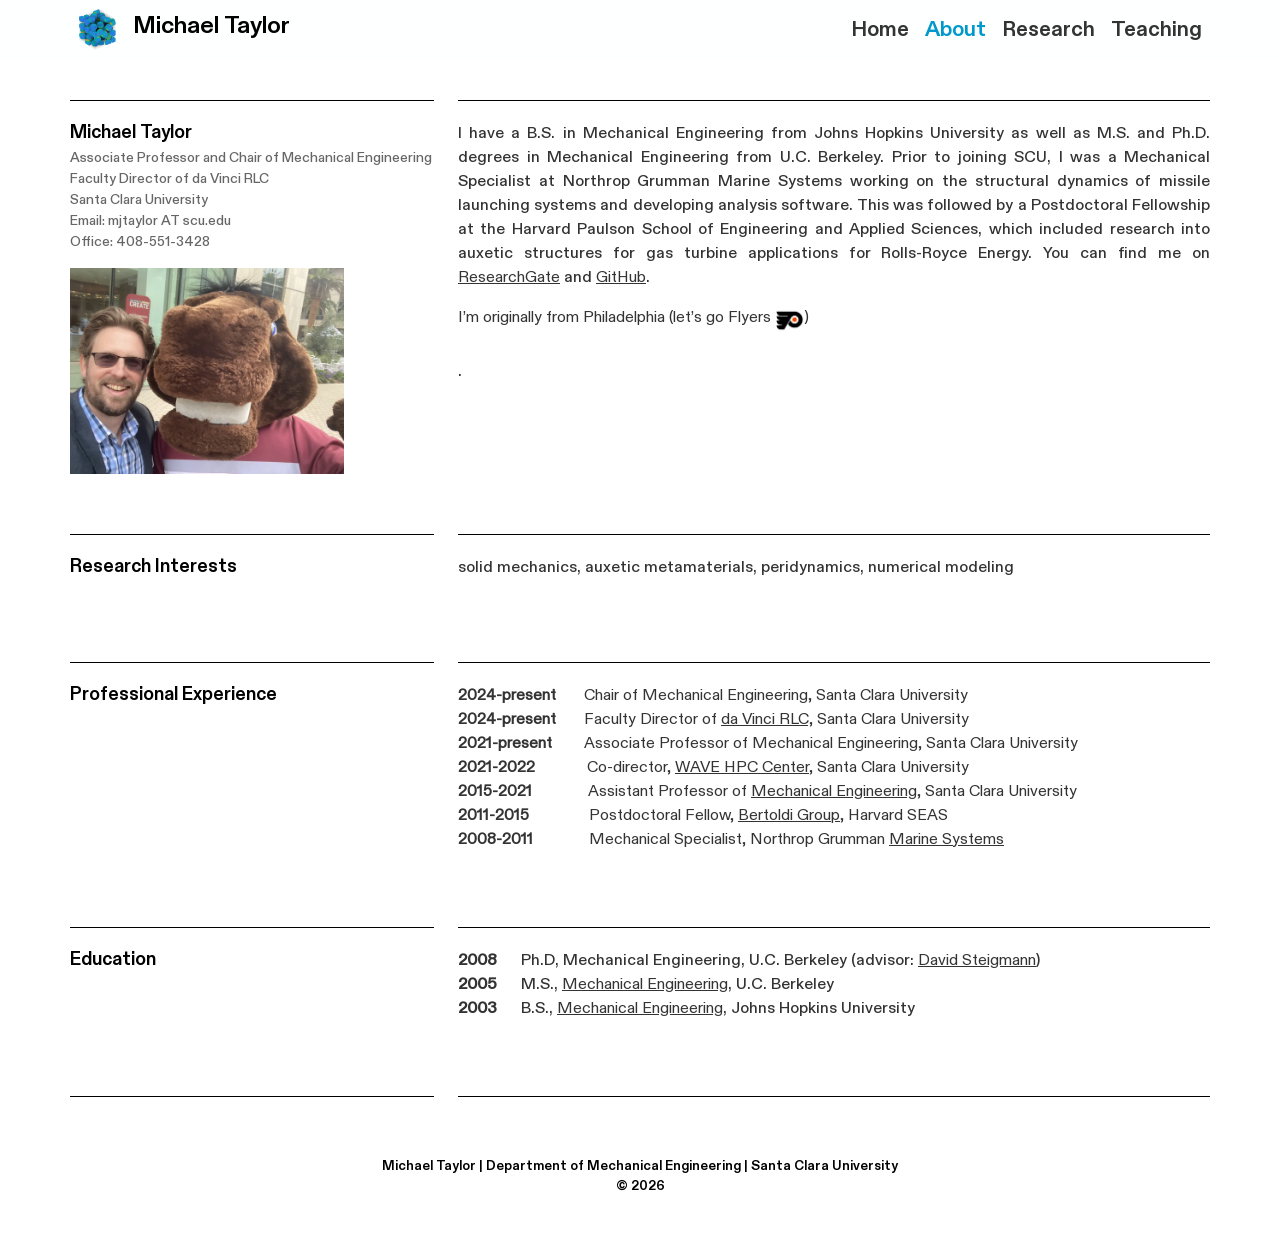
==== commit 7aea2d52: "Fixed margins Adjusted margins on tops of each page to be consistent." ====
--- a/about/index.html
+++ b/about/index.html
@@ -9,9 +9,9 @@
 	<meta name="robots" content="index, follow">
     <link rel="shortcut icon" type="image/png" href="../favicon.png">
     
-	<link rel="stylesheet" type="text/css" href="../css/bootstrap.min.css?3973">
-	<link rel="stylesheet" type="text/css" href="../style.css?5720">
-	<link rel="stylesheet" type="text/css" href="../css/animate.min.css?4817">
+	<link rel="stylesheet" type="text/css" href="../css/bootstrap.min.css?1528">
+	<link rel="stylesheet" type="text/css" href="../style.css?191">
+	<link rel="stylesheet" type="text/css" href="../css/animate.min.css?8458">
 	
     <title>About</title>
 
@@ -33,7 +33,7 @@
 <div class="page-container">
     
 <!-- bloc-0 -->
-<div class="bloc bgc-1686 l-bloc sticky-nav " id="bloc-0">
+<div class="bloc bgc-1686 l-bloc sticky-nav" id="bloc-0">
 	<div class="container bloc-sm bloc-no-padding-lg">
 		<div class="row">
 			<div class="col">
@@ -71,7 +71,7 @@
 <div class="bloc none l-bloc" id="-">
 	<div class="container bloc-lg bloc-sm-lg">
 		<div class="row">
-			<div class="col-sm-4 col text-start mt-lg-4">
+			<div class="col-sm-4 col text-start">
 				<div class="divider-h divider">
 				</div>
 				<h5 class="mb-4 mb-lg-1 h5-style">
@@ -81,7 +81,7 @@
 					Associate Professor and Chair of Mechanical Engineering<br>Faculty Director of da Vinci RLC<br>Santa Clara University<br>Email: mjtaylor AT scu.edu<br>Office: 408-551-3428
 				</p><picture><source type="image/webp" srcset="../img/lazyload-ph.png" data-srcset="../img/buckyTaylor.webp"><img src="../img/lazyload-ph.png" data-src="../img/buckyTaylor.png" class="img-fluid img-protected img-3-style float-lg-none lazyload" alt="buckyTaylor" width="274" height="206"></picture>
 			</div>
-			<div class="col-sm-8 col text-start mt-lg-4 offset-lg-0">
+			<div class="col-sm-8 col text-start offset-lg-0">
 				<div class="divider-h divider">
 				</div>
 				<p class="text-justify p-2-style">
@@ -210,8 +210,8 @@
 
 
 <!-- Additional JS -->
-<script src="../js/bootstrap.bundle.min.js?4821"></script>
-<script src="../js/blocs.min.js?3409"></script>
+<script src="../js/bootstrap.bundle.min.js?8088"></script>
+<script src="../js/blocs.min.js?9020"></script>
 <script src="../js/lazysizes.min.js" defer></script><!-- Additional JS END -->
 
 
